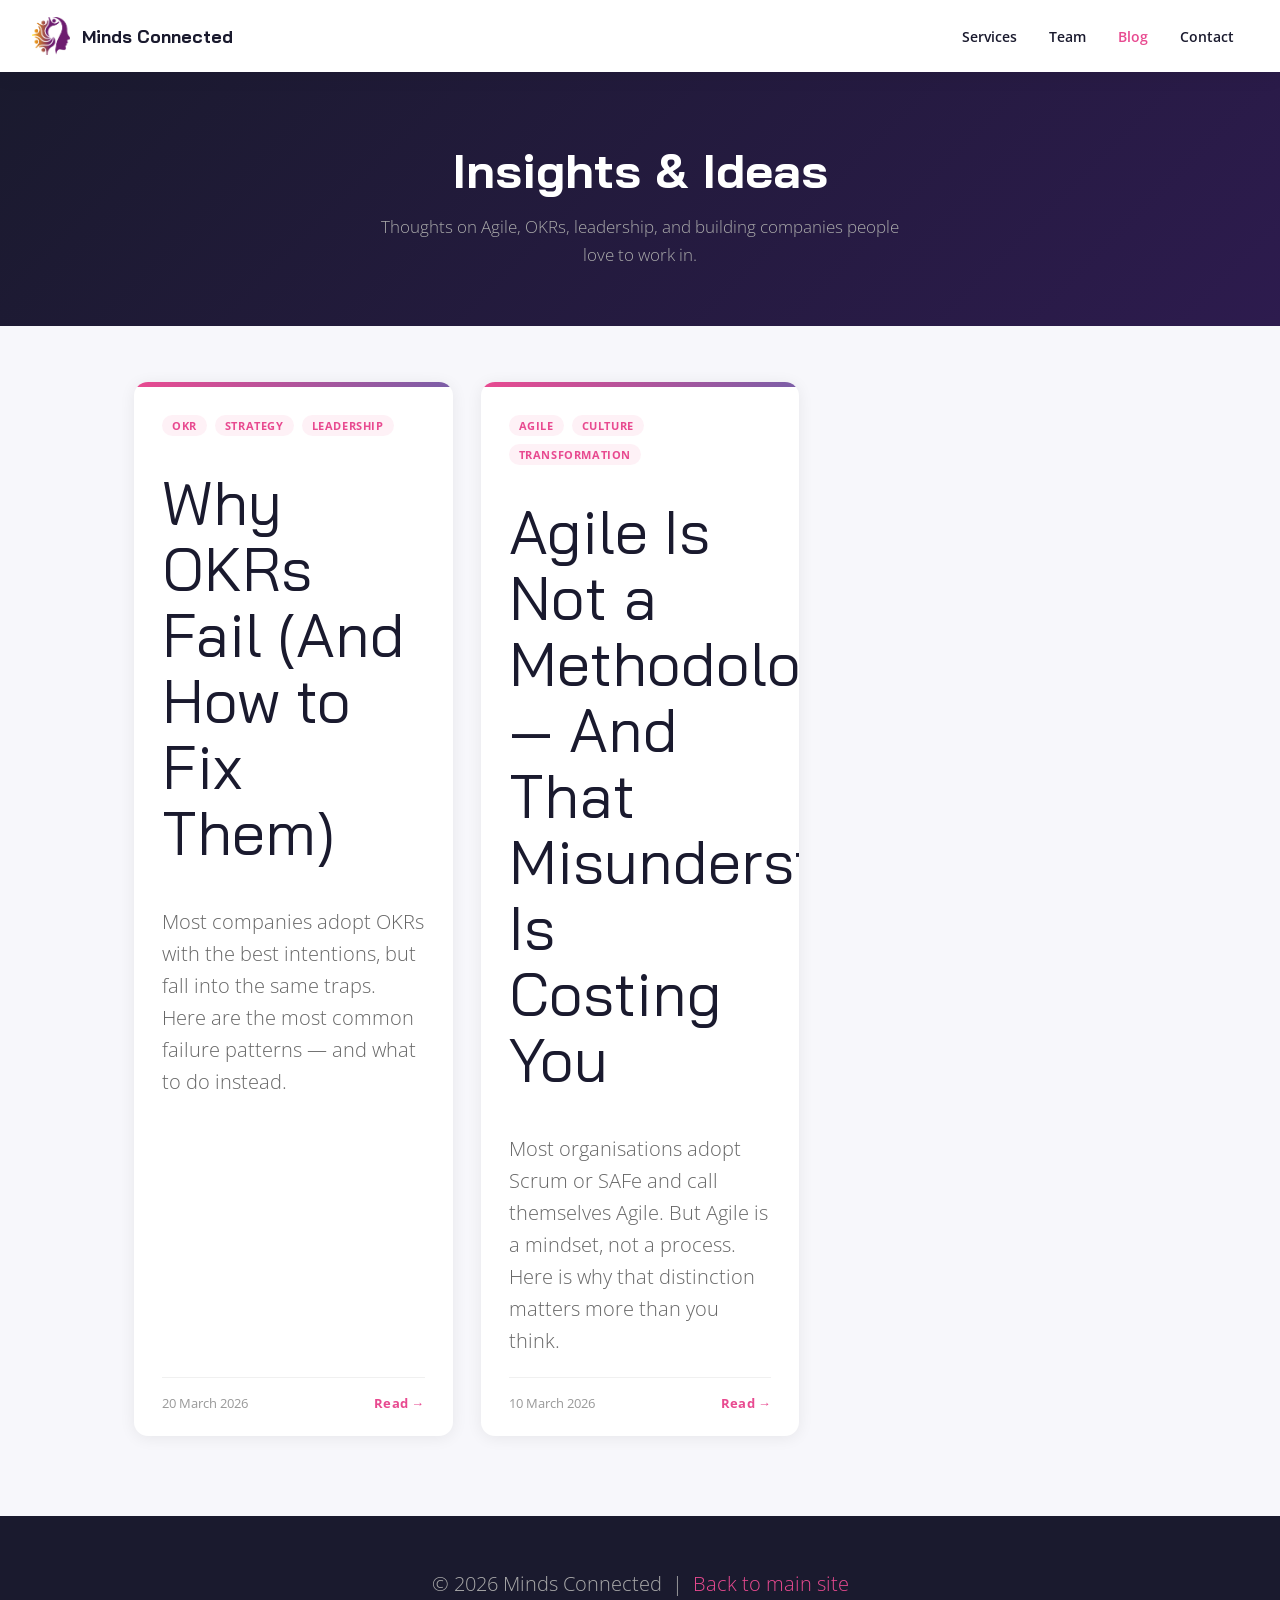
==== blog/index.html @ 60866731 "Add blog system with listing, post pages, and two sample posts Co-Authored-By: Claude Sonnet 4.6 <no" ====
<!DOCTYPE html>
<html lang="en" style="font-size: 16px; scroll-behavior: smooth;">
<head>
  <meta charset="utf-8">
  <meta name="viewport" content="width=device-width, initial-scale=1.0">
  <title>Blog | Minds Connected</title>
  <meta name="description" content="Insights on Agile, OKRs, leadership, and business transformation from the Minds Connected team.">
  <link rel="stylesheet" href="../css/nicepage.css">
  <link rel="stylesheet" href="../css/Home-1.css">
  <link rel="icon" type="image/png" href="../images/default-logo.png">
  <link id="u-theme-google-font" rel="stylesheet"
    href="https://fonts.googleapis.com/css?family=Open+Sans:300,400,500,600,700|Bai+Jamjuree:400,500,600,700">
  <style>
    html, body { overflow-x: hidden; max-width: 100%; margin: 0; padding: 0; }
    body { background: #f7f7fb; font-family: 'Open Sans', sans-serif; padding-top: 72px; }

    /* Header */
    .mc-header {
      position: fixed; top: 0; left: 0; right: 0; z-index: 10000;
      background: rgba(255,255,255,0.97);
      box-shadow: 0 2px 20px rgba(0,0,0,0.08);
      height: 72px;
      display: flex; align-items: center;
      padding: 0 32px;
    }
    .mc-header a.logo {
      display: inline-flex; align-items: center; gap: 12px; text-decoration: none;
    }
    .mc-header a.logo img { height: 38px; width: auto; }
    .mc-header a.logo span {
      font-family: 'Bai Jamjuree', sans-serif; font-size: 1.1rem;
      font-weight: 700; color: #1a1a2e; white-space: nowrap;
    }
    .mc-header nav { margin-left: auto; display: flex; gap: 4px; }
    .mc-header nav a {
      font-family: 'Open Sans', sans-serif; font-size: 0.875rem;
      font-weight: 600; color: #1a1a2e; text-decoration: none;
      padding: 8px 14px; border-radius: 6px;
      transition: background 0.2s, color 0.2s;
    }
    .mc-header nav a:hover { background: #f0f0f8; color: #e84a90; }
    .mc-header nav a.active { color: #e84a90; }

    /* Hero */
    .mc-blog-hero {
      background: linear-gradient(135deg, #1a1a2e 0%, #2d1b4e 100%);
      padding: 72px 24px 56px;
      text-align: center;
    }
    .mc-blog-hero h1 {
      font-family: 'Bai Jamjuree', sans-serif;
      font-size: clamp(2rem, 5vw, 3rem);
      font-weight: 700; color: #fff; margin: 0 0 16px;
    }
    .mc-blog-hero p {
      font-size: 1.05rem; color: #aaa; max-width: 540px;
      margin: 0 auto; line-height: 1.7;
    }

    /* Grid */
    .mc-blog-grid {
      max-width: 1060px; margin: 0 auto;
      padding: 56px 24px 80px;
      display: grid;
      grid-template-columns: repeat(auto-fill, minmax(300px, 1fr));
      gap: 28px;
    }

    /* Card */
    .mc-card {
      background: #fff; border-radius: 14px;
      box-shadow: 0 2px 16px rgba(0,0,0,0.07);
      overflow: hidden; display: flex; flex-direction: column;
      transition: transform 0.3s cubic-bezier(0.22,1,0.36,1),
                  box-shadow 0.3s cubic-bezier(0.22,1,0.36,1);
      text-decoration: none; color: inherit;
    }
    .mc-card:hover {
      transform: translateY(-6px);
      box-shadow: 0 12px 40px rgba(0,0,0,0.12);
    }
    .mc-card-accent {
      height: 5px;
      background: linear-gradient(90deg, #e84a90, #7b5ea7);
    }
    .mc-card-body { padding: 28px 28px 24px; flex: 1; display: flex; flex-direction: column; }
    .mc-card-tags { display: flex; gap: 8px; flex-wrap: wrap; margin-bottom: 14px; }
    .mc-card-tag {
      font-size: 0.7rem; font-weight: 700; text-transform: uppercase;
      letter-spacing: 0.6px; color: #e84a90;
      background: rgba(232,74,144,0.08);
      padding: 3px 10px; border-radius: 20px;
    }
    .mc-card-title {
      font-family: 'Bai Jamjuree', sans-serif;
      font-size: 1.15rem; font-weight: 700;
      color: #1a1a2e; margin: 0 0 12px; line-height: 1.4;
    }
    .mc-card-excerpt {
      font-size: 0.875rem; color: #666;
      line-height: 1.7; flex: 1; margin: 0 0 20px;
    }
    .mc-card-footer {
      display: flex; align-items: center; justify-content: space-between;
      border-top: 1px solid #f0f0f0; padding-top: 16px;
      font-size: 0.8rem; color: #999;
    }
    .mc-card-read {
      font-size: 0.8rem; font-weight: 700; color: #e84a90;
      letter-spacing: 0.3px;
    }

    /* Empty state */
    .mc-empty {
      text-align: center; padding: 80px 24px; color: #999;
      font-size: 1rem;
    }

    /* Footer */
    .mc-footer {
      background: #1a1a2e; color: #aaa;
      text-align: center; padding: 32px 24px;
      font-size: 0.8rem;
    }
    .mc-footer a { color: #e84a90; text-decoration: none; }

    @media (max-width: 600px) {
      .mc-header { padding: 0 16px; }
      .mc-header nav a { padding: 8px 10px; font-size: 0.8rem; }
    }
  </style>
</head>
<body>

  <header class="mc-header">
    <a href="/" class="logo">
      <img src="../images/default-logo.png" alt="Minds Connected logo">
      <span>Minds Connected</span>
    </a>
    <nav>
      <a href="/#services">Services</a>
      <a href="/#team">Team</a>
      <a href="/blog/" class="active">Blog</a>
      <a href="/#contact">Contact</a>
    </nav>
  </header>

  <div class="mc-blog-hero">
    <h1>Insights &amp; Ideas</h1>
    <p>Thoughts on Agile, OKRs, leadership, and building companies people love to work in.</p>
  </div>

  <div class="mc-blog-grid" id="posts-grid">
    <p class="mc-empty">Loading posts…</p>
  </div>

  <footer class="mc-footer">
    <p>&copy; 2026 Minds Connected &nbsp;|&nbsp; <a href="/">Back to main site</a></p>
  </footer>

  <script>
    (function () {
      var grid = document.getElementById('posts-grid');

      fetch('posts.json')
        .then(function (r) { return r.json(); })
        .then(function (posts) {
          if (!posts.length) {
            grid.innerHTML = '<p class="mc-empty">No posts yet — check back soon.</p>';
            return;
          }
          grid.innerHTML = posts.map(function (p) {
            var date = new Date(p.date).toLocaleDateString('en-GB', {
              day: 'numeric', month: 'long', year: 'numeric'
            });
            var tags = (p.tags || []).map(function (t) {
              return '<span class="mc-card-tag">' + t + '</span>';
            }).join('');
            return '<a class="mc-card" href="post.html?slug=' + encodeURIComponent(p.slug) + '">'
              + '<div class="mc-card-accent"></div>'
              + '<div class="mc-card-body">'
              + (tags ? '<div class="mc-card-tags">' + tags + '</div>' : '')
              + '<h2 class="mc-card-title">' + p.title + '</h2>'
              + '<p class="mc-card-excerpt">' + p.excerpt + '</p>'
              + '<div class="mc-card-footer">'
              + '<span>' + date + '</span>'
              + '<span class="mc-card-read">Read &rarr;</span>'
              + '</div>'
              + '</div>'
              + '</a>';
          }).join('');
        })
        .catch(function () {
          grid.innerHTML = '<p class="mc-empty">Could not load posts. Please try again later.</p>';
        });
    })();
  </script>

</body>
</html>
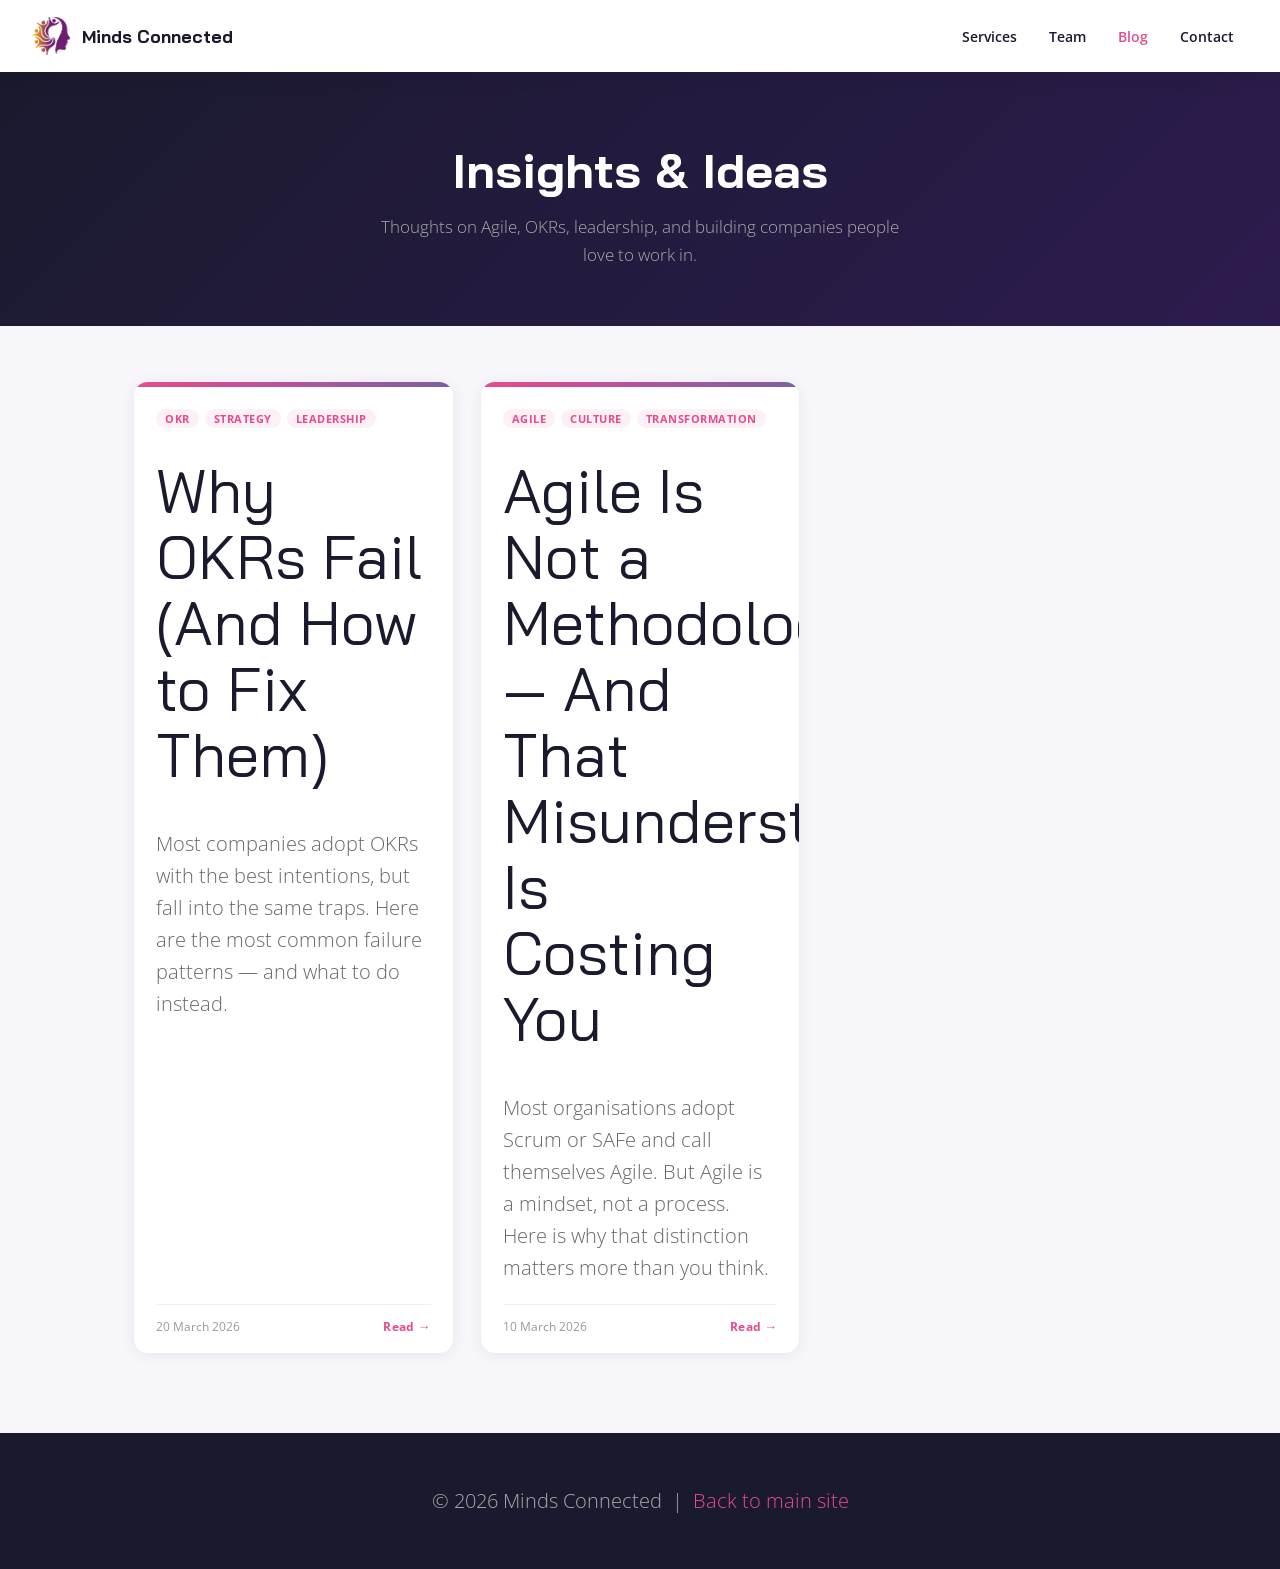
==== commit 4801cbe2: "Scale down blog typography for better readability Post title: clamp(1.25–1.6rem), body copy 0.97rem," ====
--- a/blog/index.html
+++ b/blog/index.html
@@ -6,40 +6,13 @@
   <title>Blog | Minds Connected</title>
   <meta name="description" content="Insights on Agile, OKRs, leadership, and business transformation from the Minds Connected team.">
   <link rel="stylesheet" href="../css/nicepage.css">
-  <link rel="stylesheet" href="../css/Home-1.css">
+  <link rel="stylesheet" href="../css/mc-header.css">
   <link rel="icon" type="image/png" href="../images/default-logo.png">
   <link id="u-theme-google-font" rel="stylesheet"
     href="https://fonts.googleapis.com/css?family=Open+Sans:300,400,500,600,700|Bai+Jamjuree:400,500,600,700">
   <style>
     html, body { overflow-x: hidden; max-width: 100%; margin: 0; padding: 0; }
     body { background: #f7f7fb; font-family: 'Open Sans', sans-serif; padding-top: 72px; }
-
-    /* Header */
-    .mc-header {
-      position: fixed; top: 0; left: 0; right: 0; z-index: 10000;
-      background: rgba(255,255,255,0.97);
-      box-shadow: 0 2px 20px rgba(0,0,0,0.08);
-      height: 72px;
-      display: flex; align-items: center;
-      padding: 0 32px;
-    }
-    .mc-header a.logo {
-      display: inline-flex; align-items: center; gap: 12px; text-decoration: none;
-    }
-    .mc-header a.logo img { height: 38px; width: auto; }
-    .mc-header a.logo span {
-      font-family: 'Bai Jamjuree', sans-serif; font-size: 1.1rem;
-      font-weight: 700; color: #1a1a2e; white-space: nowrap;
-    }
-    .mc-header nav { margin-left: auto; display: flex; gap: 4px; }
-    .mc-header nav a {
-      font-family: 'Open Sans', sans-serif; font-size: 0.875rem;
-      font-weight: 600; color: #1a1a2e; text-decoration: none;
-      padding: 8px 14px; border-radius: 6px;
-      transition: background 0.2s, color 0.2s;
-    }
-    .mc-header nav a:hover { background: #f0f0f8; color: #e84a90; }
-    .mc-header nav a.active { color: #e84a90; }
 
     /* Hero */
     .mc-blog-hero {
@@ -83,30 +56,30 @@
       height: 5px;
       background: linear-gradient(90deg, #e84a90, #7b5ea7);
     }
-    .mc-card-body { padding: 28px 28px 24px; flex: 1; display: flex; flex-direction: column; }
-    .mc-card-tags { display: flex; gap: 8px; flex-wrap: wrap; margin-bottom: 14px; }
+    .mc-card-body { padding: 22px 22px 18px; flex: 1; display: flex; flex-direction: column; }
+    .mc-card-tags { display: flex; gap: 6px; flex-wrap: wrap; margin-bottom: 10px; }
     .mc-card-tag {
-      font-size: 0.7rem; font-weight: 700; text-transform: uppercase;
-      letter-spacing: 0.6px; color: #e84a90;
+      font-size: 0.68rem; font-weight: 700; text-transform: uppercase;
+      letter-spacing: 0.5px; color: #e84a90;
       background: rgba(232,74,144,0.08);
-      padding: 3px 10px; border-radius: 20px;
+      padding: 2px 9px; border-radius: 20px;
     }
     .mc-card-title {
       font-family: 'Bai Jamjuree', sans-serif;
-      font-size: 1.15rem; font-weight: 700;
-      color: #1a1a2e; margin: 0 0 12px; line-height: 1.4;
+      font-size: 1.05rem; font-weight: 700;
+      color: #1a1a2e; margin: 0 0 10px; line-height: 1.4;
     }
     .mc-card-excerpt {
-      font-size: 0.875rem; color: #666;
-      line-height: 1.7; flex: 1; margin: 0 0 20px;
+      font-size: 0.845rem; color: #666;
+      line-height: 1.7; flex: 1; margin: 0 0 16px;
     }
     .mc-card-footer {
       display: flex; align-items: center; justify-content: space-between;
-      border-top: 1px solid #f0f0f0; padding-top: 16px;
-      font-size: 0.8rem; color: #999;
+      border-top: 1px solid #f0f0f0; padding-top: 13px;
+      font-size: 0.78rem; color: #999;
     }
     .mc-card-read {
-      font-size: 0.8rem; font-weight: 700; color: #e84a90;
+      font-size: 0.78rem; font-weight: 700; color: #e84a90;
       letter-spacing: 0.3px;
     }
 
@@ -133,16 +106,19 @@
 <body>
 
   <header class="mc-header">
-    <a href="/" class="logo">
+    <a href="/" class="mc-logo">
       <img src="../images/default-logo.png" alt="Minds Connected logo">
       <span>Minds Connected</span>
     </a>
-    <nav>
+    <nav class="mc-nav" id="mc-nav">
       <a href="/#services">Services</a>
       <a href="/#team">Team</a>
       <a href="/blog/" class="active">Blog</a>
       <a href="/#contact">Contact</a>
     </nav>
+    <button class="mc-hamburger" id="mc-hamburger" aria-label="Open menu">
+      <span></span><span></span><span></span>
+    </button>
   </header>
 
   <div class="mc-blog-hero">
@@ -196,5 +172,24 @@
     })();
   </script>
 
+  <script>
+    (function() {
+      var ham = document.getElementById('mc-hamburger');
+      var nav = document.getElementById('mc-nav');
+      if (ham && nav) {
+        ham.addEventListener('click', function() {
+          ham.classList.toggle('open');
+          nav.classList.toggle('open');
+        });
+        nav.querySelectorAll('a').forEach(function(a) {
+          a.addEventListener('click', function() {
+            ham.classList.remove('open');
+            nav.classList.remove('open');
+          });
+        });
+      }
+    })();
+  </script>
+
 </body>
 </html>
--- a/css/mc-header.css
+++ b/css/mc-header.css
@@ -0,0 +1,127 @@
+/* =============================================
+   Minds Connected — Shared Site Header
+   Used by: index.html, blog/index.html, blog/post.html
+   ============================================= */
+
+.mc-header {
+  position: fixed;
+  top: 0; left: 0; right: 0;
+  z-index: 10000;
+  height: 72px;
+  display: flex;
+  align-items: center;
+  padding: 0 32px;
+  background: rgba(255, 255, 255, 0.97);
+  box-shadow: 0 2px 20px rgba(0, 0, 0, 0.08);
+  backdrop-filter: blur(8px);
+  -webkit-backdrop-filter: blur(8px);
+}
+
+/* Logo */
+.mc-header .mc-logo {
+  display: inline-flex;
+  align-items: center;
+  gap: 12px;
+  text-decoration: none;
+  flex-shrink: 0;
+}
+.mc-header .mc-logo img {
+  height: 38px;
+  width: auto;
+}
+.mc-header .mc-logo span {
+  font-family: 'Bai Jamjuree', sans-serif;
+  font-size: 1.1rem;
+  font-weight: 700;
+  color: #1a1a2e;
+  white-space: nowrap;
+}
+
+/* Desktop nav */
+.mc-header .mc-nav {
+  display: flex;
+  align-items: center;
+  gap: 4px;
+  margin-left: auto;
+}
+.mc-header .mc-nav a {
+  font-family: 'Open Sans', sans-serif;
+  font-size: 0.875rem;
+  font-weight: 600;
+  color: #1a1a2e;
+  text-decoration: none;
+  padding: 8px 14px;
+  border-radius: 6px;
+  transition: background 0.2s, color 0.2s;
+  white-space: nowrap;
+}
+.mc-header .mc-nav a:hover {
+  background: #f0f0f8;
+  color: #e84a90;
+}
+.mc-header .mc-nav a.active {
+  color: #e84a90;
+}
+
+/* Hamburger button — hidden on desktop */
+.mc-hamburger {
+  display: none;
+  flex-direction: column;
+  justify-content: center;
+  gap: 5px;
+  background: none;
+  border: none;
+  cursor: pointer;
+  padding: 8px;
+  margin-left: auto;
+  flex-shrink: 0;
+}
+.mc-hamburger span {
+  display: block;
+  width: 22px;
+  height: 2px;
+  background: #1a1a2e;
+  border-radius: 2px;
+  transition: transform 0.3s, opacity 0.3s;
+}
+.mc-hamburger.open span:nth-child(1) { transform: translateY(7px) rotate(45deg); }
+.mc-hamburger.open span:nth-child(2) { opacity: 0; }
+.mc-hamburger.open span:nth-child(3) { transform: translateY(-7px) rotate(-45deg); }
+
+/* Mobile */
+@media (max-width: 767px) {
+  .mc-header {
+    padding: 0 20px;
+  }
+
+  .mc-hamburger {
+    display: flex;
+  }
+
+  .mc-header .mc-nav {
+    display: none;
+    position: absolute;
+    top: 72px;
+    left: 0; right: 0;
+    background: rgba(255, 255, 255, 0.98);
+    box-shadow: 0 8px 24px rgba(0, 0, 0, 0.10);
+    flex-direction: column;
+    align-items: flex-start;
+    gap: 0;
+    padding: 8px 20px 16px;
+    border-top: 1px solid #f0f0f0;
+  }
+  .mc-header .mc-nav.open {
+    display: flex;
+  }
+  .mc-header .mc-nav a {
+    width: 100%;
+    padding: 13px 4px;
+    border-radius: 0;
+    border-bottom: 1px solid #f4f4f8;
+    font-size: 0.95rem;
+  }
+  .mc-header .mc-nav a:last-child {
+    border-bottom: none;
+  }
+}
